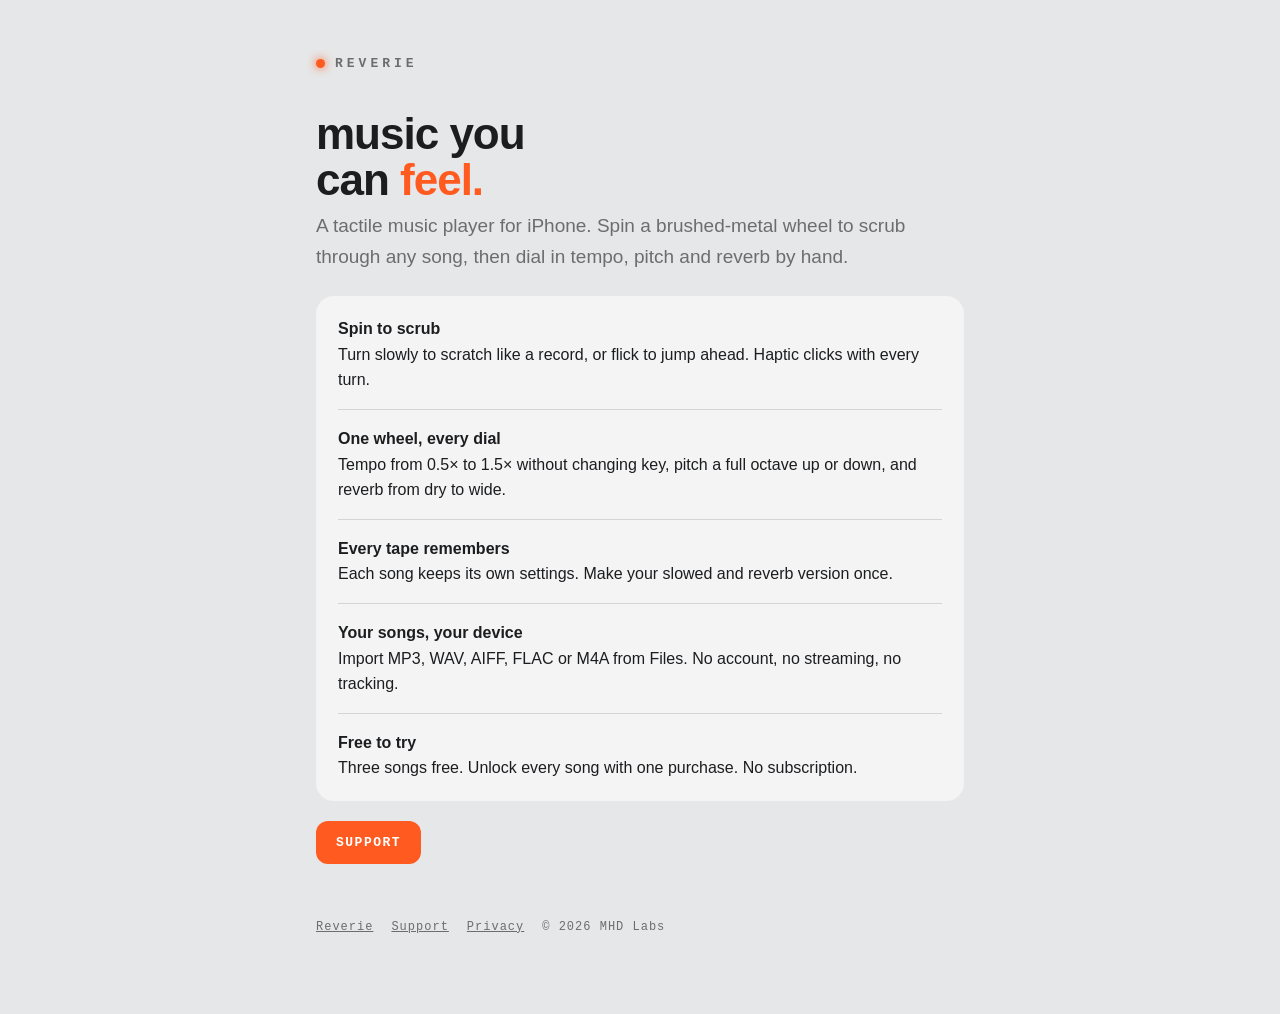
==== reverie/index.html @ e2fbaf2a "Add MHD Labs site with Reverie support and privacy pages Co-Authored-By: Claude Opus 5.5 <noreply@an" ====
<!doctype html><html lang="en"><head><meta charset="utf-8"><meta name="viewport" content="width=device-width,initial-scale=1"><link rel="stylesheet" href="/style.css"><title>Reverie</title><meta name="description" content="Reverie, music you can feel. A tactile music player for iPhone."></head><body><main>
<a class="brand" href="/"><i></i>Reverie</a>
<h1>music you<br>can <em>feel.</em></h1>
<p class="lede">A tactile music player for iPhone. Spin a brushed-metal wheel to scrub through any song, then dial in tempo, pitch and reverb by hand.</p>
<div class="card">
<div><b>Spin to scrub</b>Turn slowly to scratch like a record, or flick to jump ahead. Haptic clicks with every turn.</div>
<div><b>One wheel, every dial</b>Tempo from 0.5× to 1.5× without changing key, pitch a full octave up or down, and reverb from dry to wide.</div>
<div><b>Every tape remembers</b>Each song keeps its own settings. Make your slowed and reverb version once.</div>
<div><b>Your songs, your device</b>Import MP3, WAV, AIFF, FLAC or M4A from Files. No account, no streaming, no tracking.</div>
<div><b>Free to try</b>Three songs free. Unlock every song with one purchase. No subscription.</div>
</div>
<a class="btn" href="/reverie/support">SUPPORT</a>
<footer><a href="/reverie/">Reverie</a><a href="/reverie/support">Support</a><a href="/reverie/privacy">Privacy</a><span>© 2026 MHD Labs</span></footer></main></body></html>
---- style.css ----
:root{--bg:#E6E7E8;--card:#F4F4F5;--ink:#1C1D1F;--dim:#6B6D70;--line:#D3D4D6;--accent:#FF5A1F}
@media (prefers-color-scheme:dark){:root{--bg:#141516;--card:#1E1F21;--ink:#ECEDED;--dim:#8A8C8F;--line:#2E3033}}
*{box-sizing:border-box}
body{margin:0;background:var(--bg);color:var(--ink);font:16px/1.6 -apple-system,BlinkMacSystemFont,"Helvetica Neue",sans-serif}
main{max-width:680px;margin:0 auto;padding:56px 16px 80px}
.brand{font:600 13px ui-monospace,"SF Mono",Menlo,monospace;letter-spacing:4px;text-transform:uppercase;color:var(--dim);display:flex;align-items:center;gap:10px;text-decoration:none}
.brand i{width:9px;height:9px;border-radius:50%;background:var(--accent);box-shadow:0 0 10px var(--accent)}
h1{font-size:44px;line-height:1.05;letter-spacing:-1px;margin:40px 0 8px}
h1 em{font-style:normal;color:var(--accent)}
h2{font:600 12px ui-monospace,"SF Mono",Menlo,monospace;letter-spacing:2px;text-transform:uppercase;color:var(--dim);margin:40px 0 8px}
p,li{color:var(--ink)}
.lede{font-size:19px;color:var(--dim);margin-top:0}
.card{background:var(--card);border-radius:18px;padding:4px 22px;margin-top:24px}
.card>div{padding:16px 0;border-top:1px solid var(--line)}
.card>div:first-child{border-top:0}
.card b{display:block}
a{color:var(--accent)}
.meta,footer{font:12px ui-monospace,"SF Mono",Menlo,monospace;color:var(--dim);letter-spacing:1px}
footer{margin-top:56px;display:flex;gap:18px;flex-wrap:wrap}
footer a{color:var(--dim)}
.btn{display:inline-block;margin-top:20px;background:var(--accent);color:#fff;text-decoration:none;font:600 13px ui-monospace,"SF Mono",Menlo,monospace;letter-spacing:1.5px;padding:14px 20px;border-radius:12px}
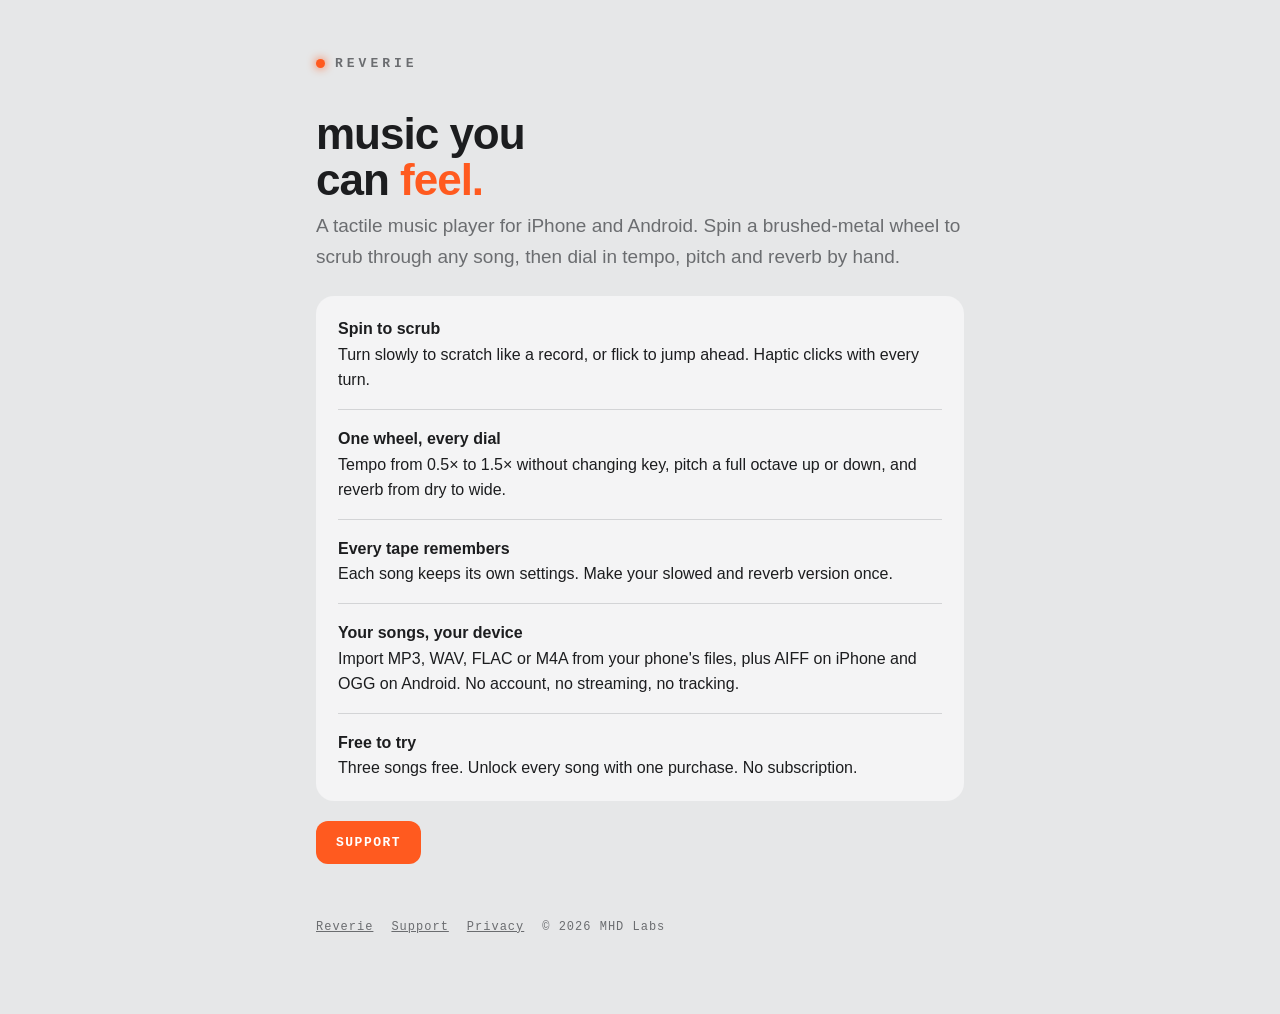
==== commit a96463b2: "Mention Reverie for Android across the site The home, Reverie, support and test-sounds pages now cov" ====
--- a/reverie/index.html
+++ b/reverie/index.html
@@ -1,12 +1,12 @@
-<!doctype html><html lang="en"><head><meta charset="utf-8"><meta name="viewport" content="width=device-width,initial-scale=1"><link rel="stylesheet" href="/style.css"><title>Reverie</title><meta name="description" content="Reverie, music you can feel. A tactile music player for iPhone."></head><body><main>
+<!doctype html><html lang="en"><head><meta charset="utf-8"><meta name="viewport" content="width=device-width,initial-scale=1"><link rel="stylesheet" href="/style.css"><title>Reverie</title><meta name="description" content="Reverie, music you can feel. A tactile music player for iPhone and Android."></head><body><main>
 <a class="brand" href="/"><i></i>Reverie</a>
 <h1>music you<br>can <em>feel.</em></h1>
-<p class="lede">A tactile music player for iPhone. Spin a brushed-metal wheel to scrub through any song, then dial in tempo, pitch and reverb by hand.</p>
+<p class="lede">A tactile music player for iPhone and Android. Spin a brushed-metal wheel to scrub through any song, then dial in tempo, pitch and reverb by hand.</p>
 <div class="card">
 <div><b>Spin to scrub</b>Turn slowly to scratch like a record, or flick to jump ahead. Haptic clicks with every turn.</div>
 <div><b>One wheel, every dial</b>Tempo from 0.5× to 1.5× without changing key, pitch a full octave up or down, and reverb from dry to wide.</div>
 <div><b>Every tape remembers</b>Each song keeps its own settings. Make your slowed and reverb version once.</div>
-<div><b>Your songs, your device</b>Import MP3, WAV, AIFF, FLAC or M4A from Files. No account, no streaming, no tracking.</div>
+<div><b>Your songs, your device</b>Import MP3, WAV, FLAC or M4A from your phone's files, plus AIFF on iPhone and OGG on Android. No account, no streaming, no tracking.</div>
 <div><b>Free to try</b>Three songs free. Unlock every song with one purchase. No subscription.</div>
 </div>
 <a class="btn" href="/reverie/support">SUPPORT</a>
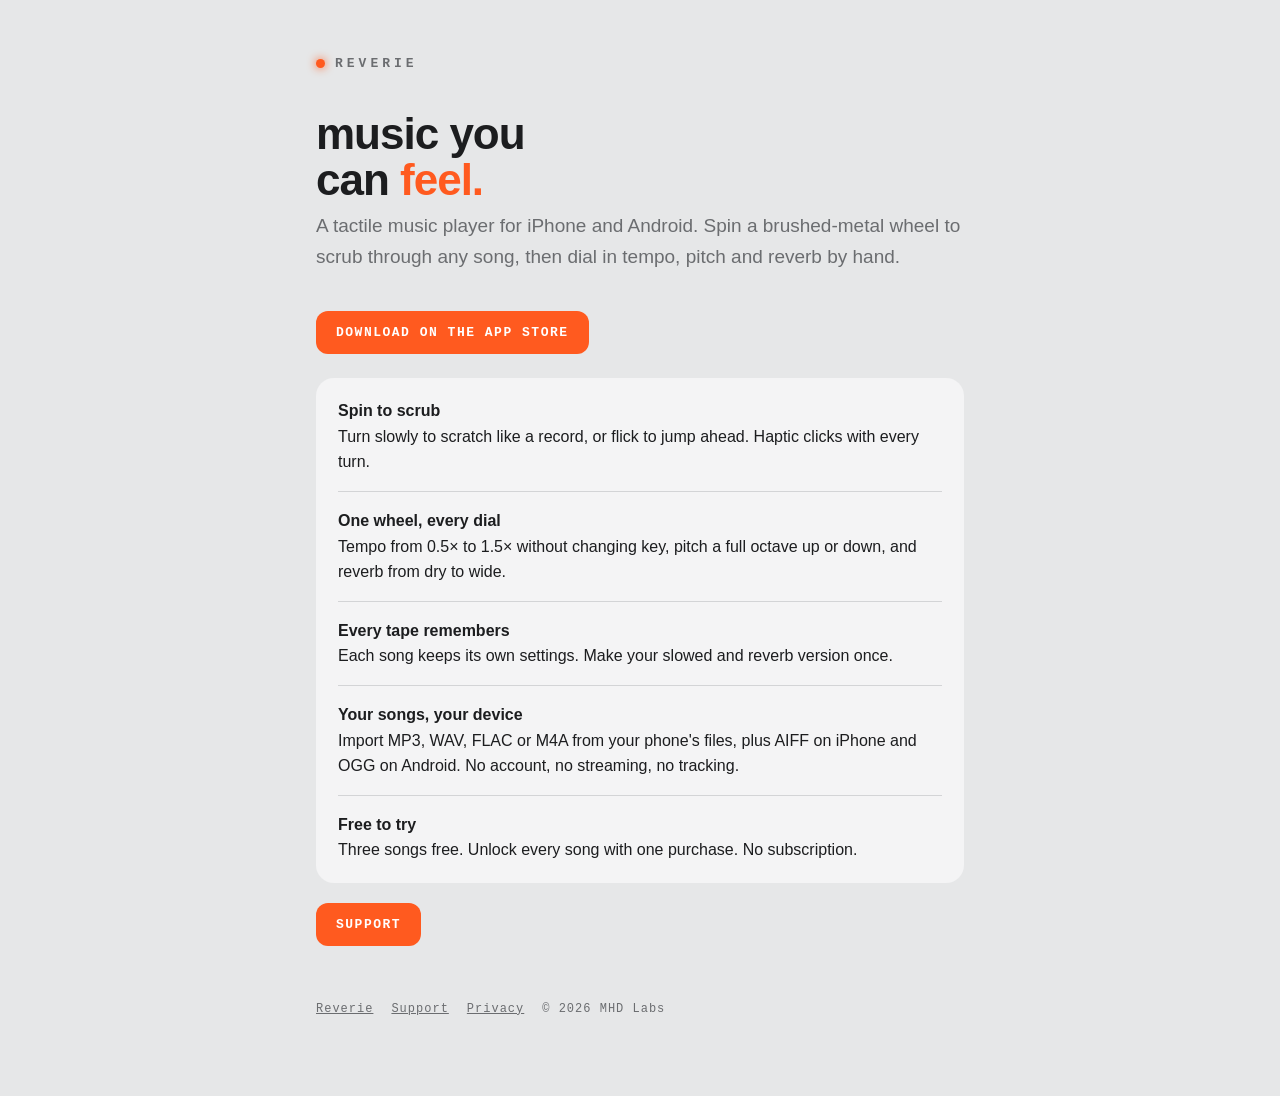
==== commit 5c590ae6: "Add App Store button to Reverie page and /reverie/get store redirect Co-Authored-By: Claude Opus 5.5" ====
--- a/reverie/index.html
+++ b/reverie/index.html
@@ -2,6 +2,7 @@
 <a class="brand" href="/"><i></i>Reverie</a>
 <h1>music you<br>can <em>feel.</em></h1>
 <p class="lede">A tactile music player for iPhone and Android. Spin a brushed-metal wheel to scrub through any song, then dial in tempo, pitch and reverb by hand.</p>
+<a class="btn" href="https://apps.apple.com/app/id6829723858">DOWNLOAD ON THE APP STORE</a>
 <div class="card">
 <div><b>Spin to scrub</b>Turn slowly to scratch like a record, or flick to jump ahead. Haptic clicks with every turn.</div>
 <div><b>One wheel, every dial</b>Tempo from 0.5× to 1.5× without changing key, pitch a full octave up or down, and reverb from dry to wide.</div>
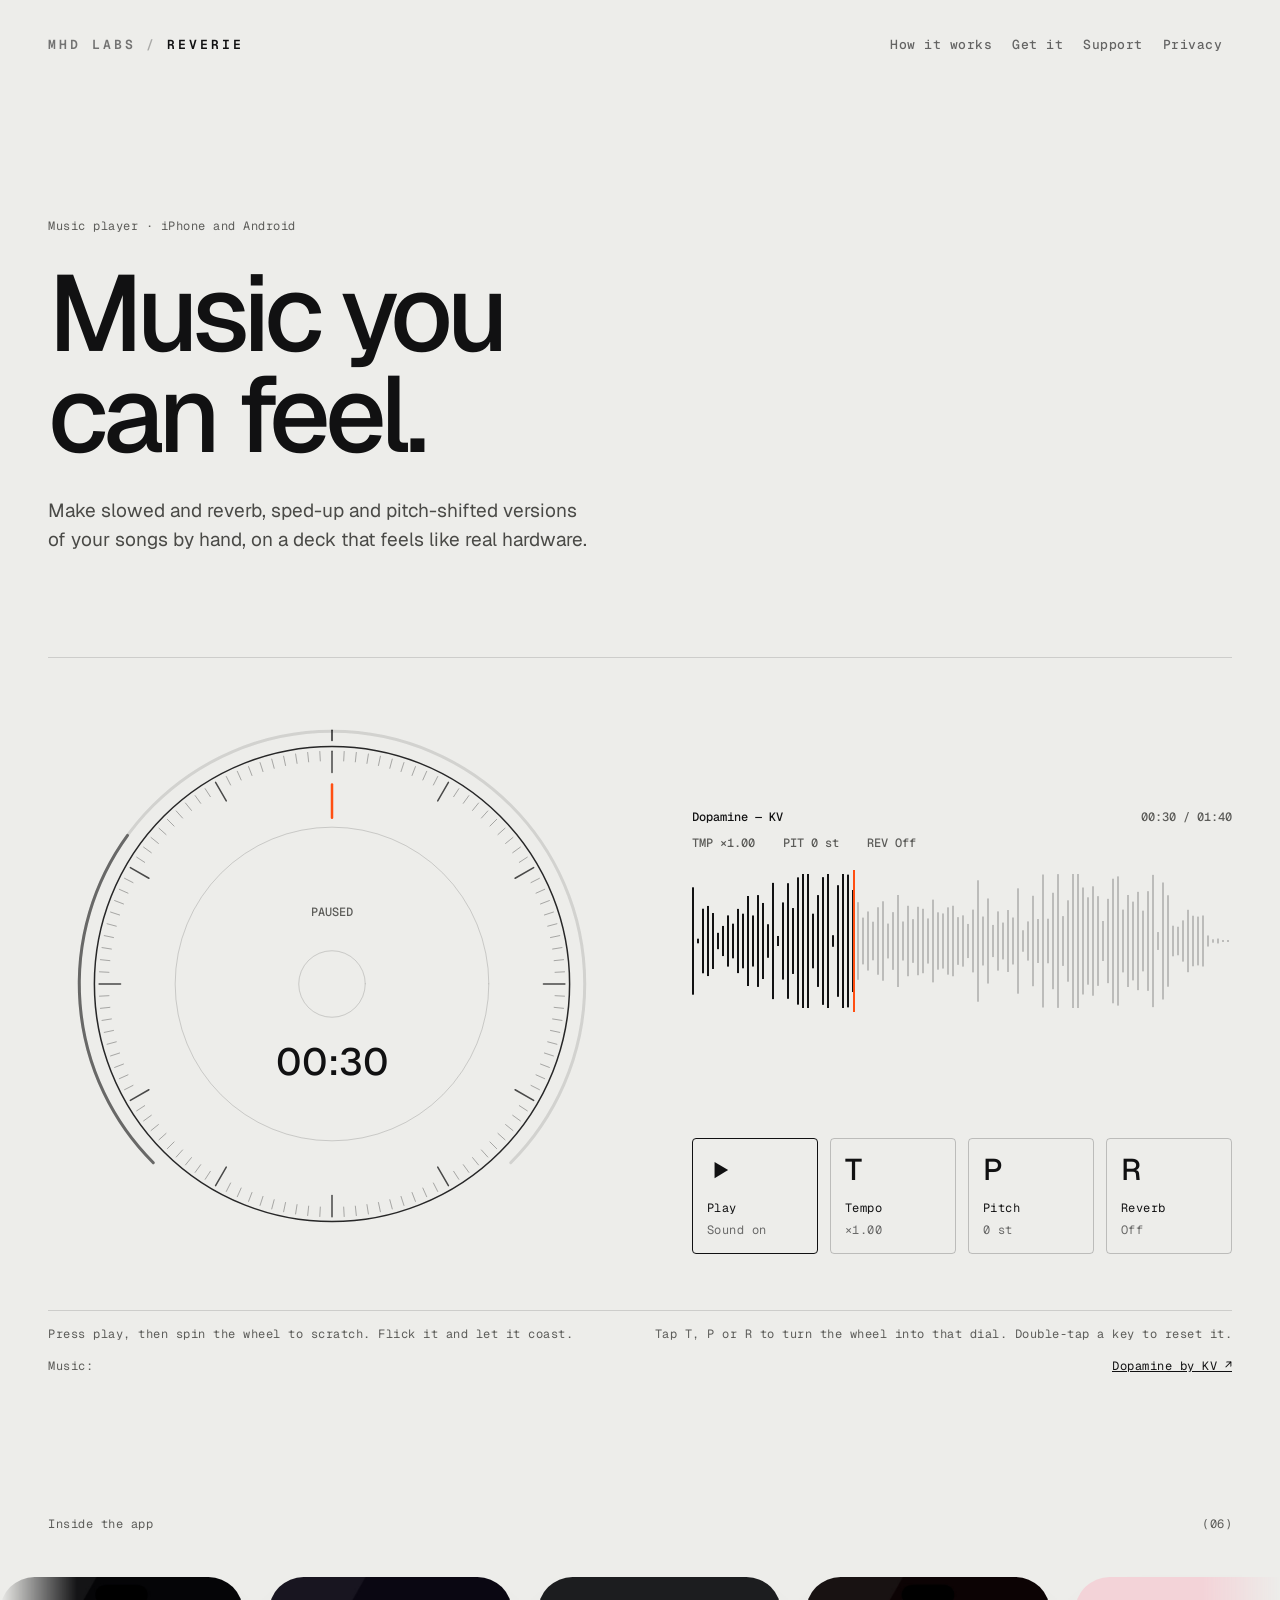
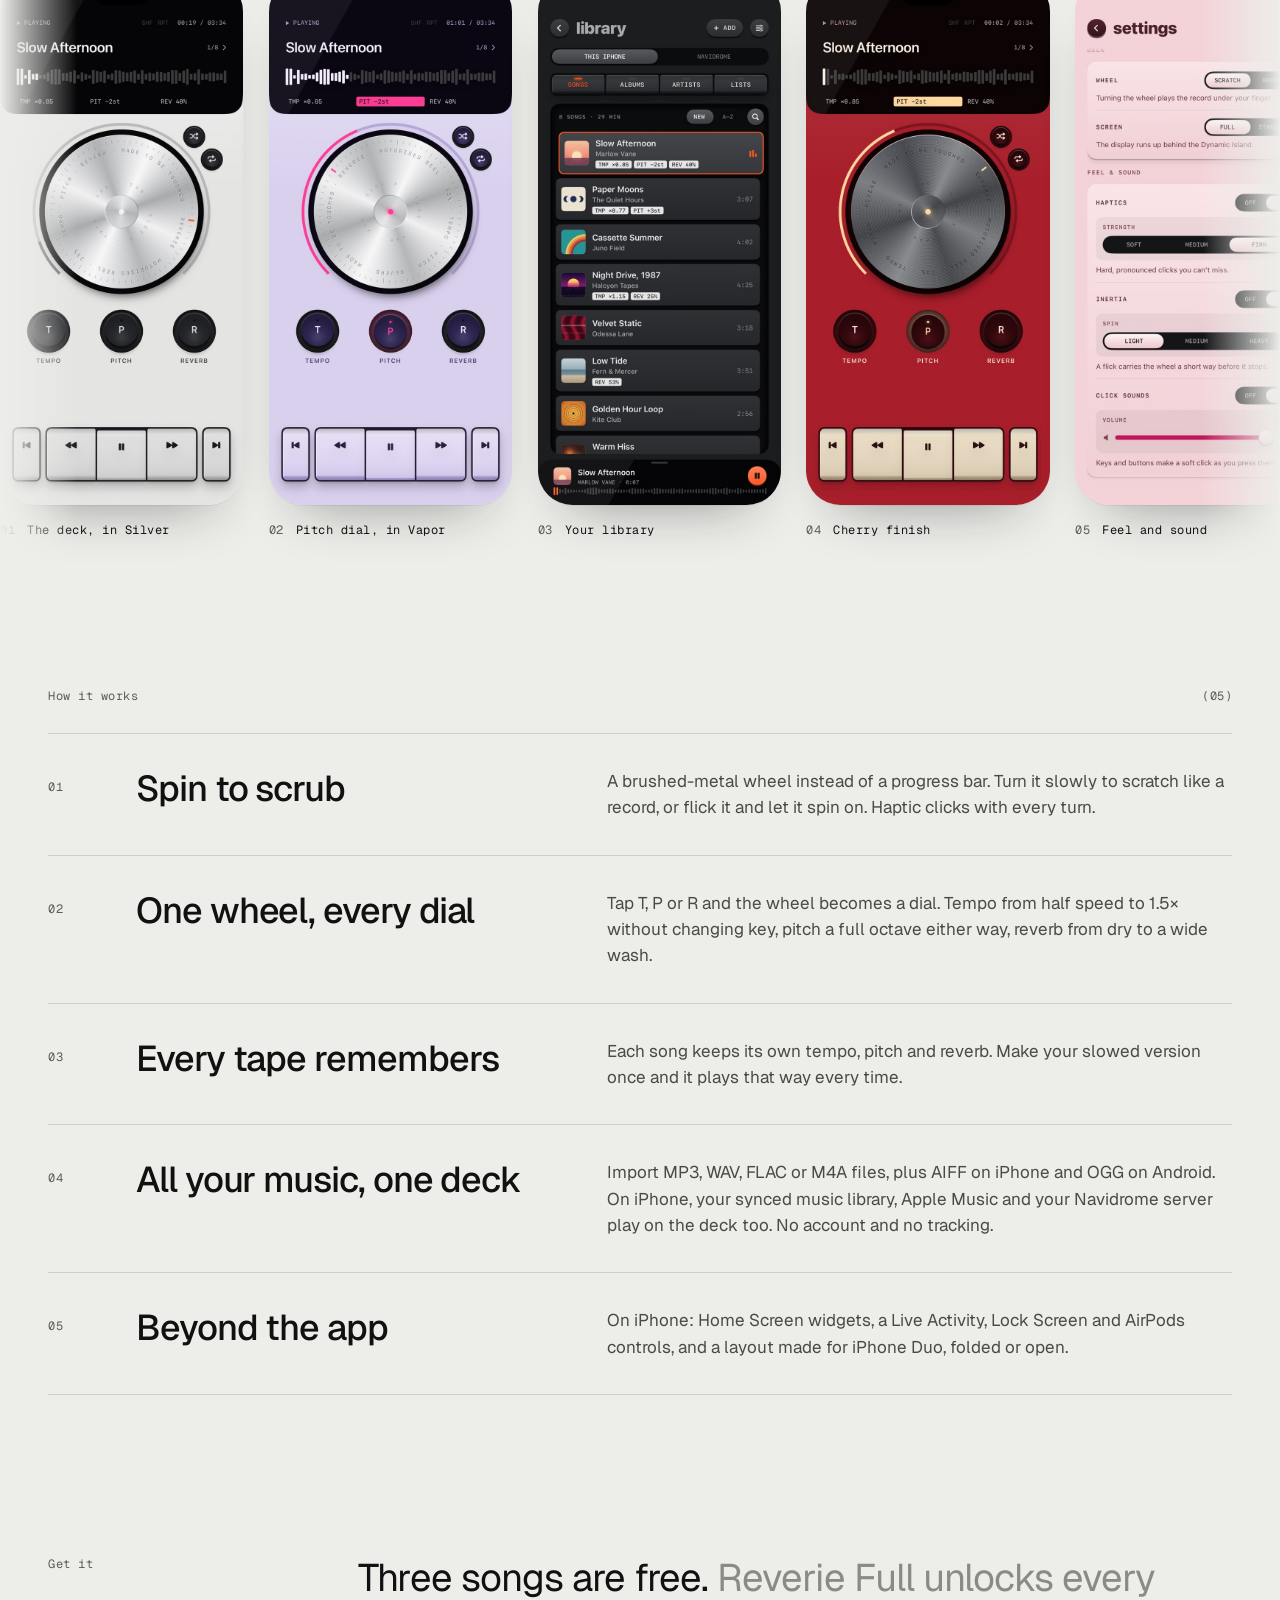
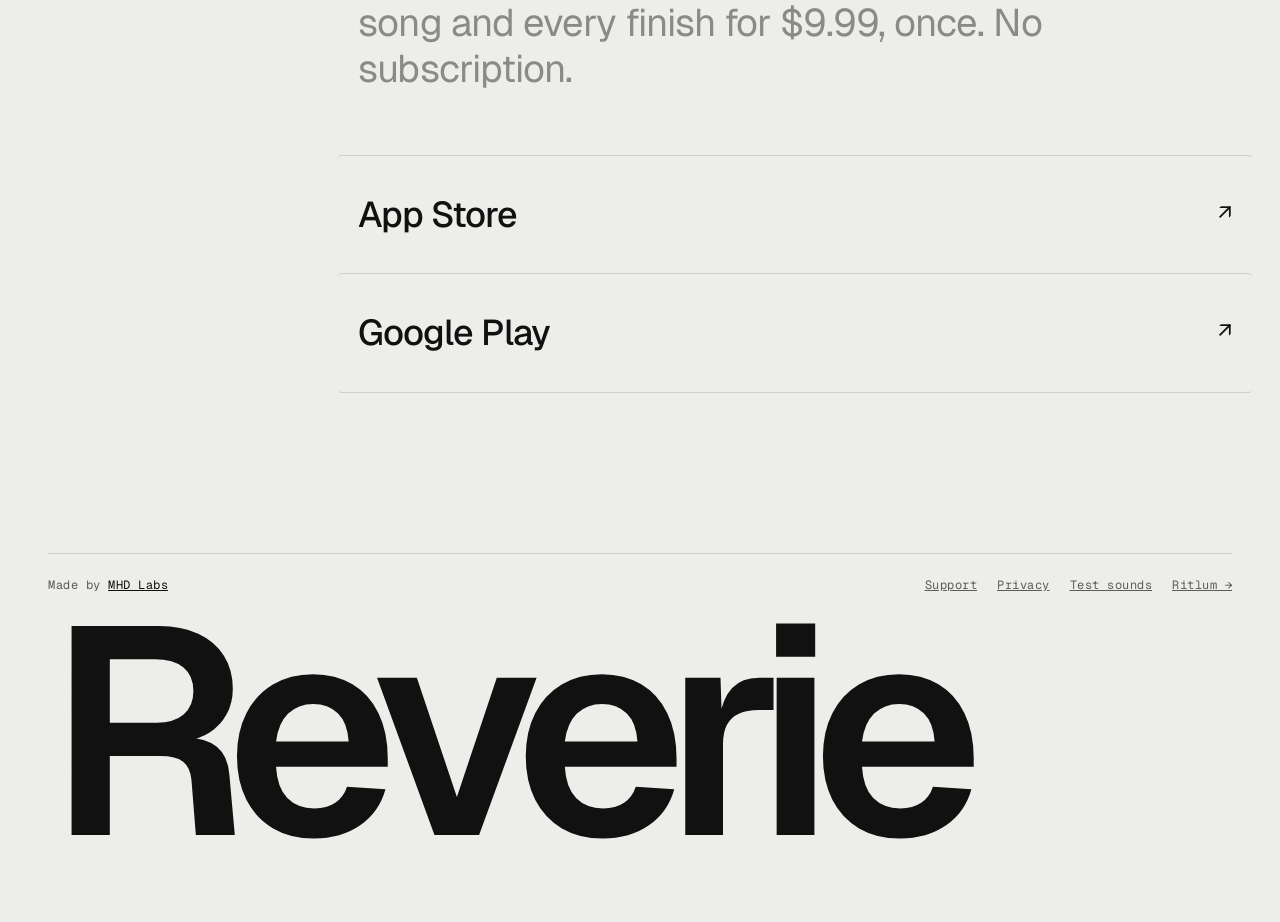
==== commit 4a0121eb: "Redesign the site with a studio landing page and pages for Reverie and Ritlum The landing page gets " ====
--- a/reverie/index.html
+++ b/reverie/index.html
@@ -1,14 +1,134 @@
-<!doctype html><html lang="en"><head><meta charset="utf-8"><meta name="viewport" content="width=device-width,initial-scale=1"><link rel="stylesheet" href="/style.css"><title>Reverie</title><meta name="description" content="Reverie, music you can feel. A tactile music player for iPhone and Android."></head><body><main>
-<a class="brand" href="/"><i></i>Reverie</a>
-<h1>music you<br>can <em>feel.</em></h1>
-<p class="lede">A tactile music player for iPhone and Android. Spin a brushed-metal wheel to scrub through any song, then dial in tempo, pitch and reverb by hand.</p>
-<a class="btn" href="https://apps.apple.com/app/id6829723858">DOWNLOAD ON THE APP STORE</a>
-<div class="card">
-<div><b>Spin to scrub</b>Turn slowly to scratch like a record, or flick to jump ahead. Haptic clicks with every turn.</div>
-<div><b>One wheel, every dial</b>Tempo from 0.5× to 1.5× without changing key, pitch a full octave up or down, and reverb from dry to wide.</div>
-<div><b>Every tape remembers</b>Each song keeps its own settings. Make your slowed and reverb version once.</div>
-<div><b>Your songs, your device</b>Import MP3, WAV, FLAC or M4A from your phone's files, plus AIFF on iPhone and OGG on Android. No account, no streaming, no tracking.</div>
-<div><b>Free to try</b>Three songs free. Unlock every song with one purchase. No subscription.</div>
-</div>
-<a class="btn" href="/reverie/support">SUPPORT</a>
-<footer><a href="/reverie/">Reverie</a><a href="/reverie/support">Support</a><a href="/reverie/privacy">Privacy</a><span>© 2026 MHD Labs</span></footer></main></body></html>
+<!doctype html>
+<html lang="en">
+<head>
+<meta charset="utf-8">
+<meta name="viewport" content="width=device-width,initial-scale=1">
+<title>Reverie</title>
+<meta name="description" content="Reverie, music you can feel. Make slowed and reverb, sped-up and pitch-shifted versions of your songs by hand, on iPhone and Android.">
+<link rel="preconnect" href="https://fonts.googleapis.com">
+<link rel="preconnect" href="https://fonts.gstatic.com" crossorigin>
+<link rel="stylesheet" href="https://fonts.googleapis.com/css2?family=Geist:wght@300..700&family=Geist+Mono:wght@400..600&display=swap">
+<link rel="stylesheet" href="/style.css">
+<script src="/site.js" defer></script>
+</head>
+<body>
+
+<header class="wrap top">
+  <div class="crumbs"><a class="up" href="/">MHD Labs</a><span class="sep">/</span><a href="/reverie/">Reverie</a></div>
+  <nav class="nav">
+    <a href="#how">How it works</a>
+    <a href="#get">Get it</a>
+    <a class="hide-sm" href="/reverie/support">Support</a>
+    <a class="hide-sm" href="/reverie/privacy">Privacy</a>
+  </nav>
+</header>
+
+<main>
+  <section class="wrap hero">
+    <p class="label fade">Music player · iPhone and Android</p>
+    <h1 class="display">
+      <span class="line"><span>Music you</span></span>
+      <span class="line"><span>can feel.</span></span>
+    </h1>
+    <p class="lede fade">Make slowed and reverb, sped-up and pitch-shifted versions of your songs by hand, on a deck that feels like real hardware.</p>
+  </section>
+
+  <section class="wrap instrument fade" data-deck data-track="/reverie/audio/dopamine-by-kv.mp3" data-duration="101">
+    <div class="deck">
+      <canvas class="tape" aria-hidden="true"></canvas>
+      <canvas class="wheel" data-draw="deck" tabindex="0" role="slider" aria-label="Wheel. Turn to scrub, or to set the selected dial. Space plays or pauses." aria-valuetext="Paused"></canvas>
+      <div class="keys" role="group" aria-label="Deck controls">
+        <button type="button" class="key play" data-play aria-pressed="false" aria-label="Play">
+          <span class="k" aria-hidden="true">
+            <svg class="i-play" viewBox="0 0 24 24" width="26" height="26"><path d="M7 4.5v15l12.5-7.5z" fill="currentColor"/></svg>
+            <svg class="i-pause" viewBox="0 0 24 24" width="26" height="26"><path d="M6.5 4.5h4v15h-4zM13.5 4.5h4v15h-4z" fill="currentColor"/></svg>
+          </span>
+          <span class="mono">Play</span><output class="mono">Sound on</output>
+        </button>
+        <button type="button" class="key" data-mode="tempo" aria-pressed="false"><span class="k">T</span><span class="mono">Tempo</span><output class="mono"></output></button>
+        <button type="button" class="key" data-mode="pitch" aria-pressed="false"><span class="k">P</span><span class="mono">Pitch</span><output class="mono"></output></button>
+        <button type="button" class="key" data-mode="reverb" aria-pressed="false"><span class="k">R</span><span class="mono">Reverb</span><output class="mono"></output></button>
+      </div>
+    </div>
+    <p class="hint mono"><span>Press play, then spin the wheel to scratch. Flick it and let it coast.</span><span>Tap T, P or R to turn the wheel into that dial. Double-tap a key to reset it.</span></p>
+    <p class="hint mono">Music: <a href="https://youtube.com/c/KVmusicprod" style="color: var(--ink)">Dopamine by KV ↗</a></p>
+  </section>
+
+  <section class="section">
+    <div class="wrap label label-row" style="margin-bottom: 36px"><span>Inside the app</span><span>(06)</span></div>
+    <div class="reel">
+      <ul class="strip">
+        <li><figure class="shot"><img src="/reverie/screens/deck-silver.jpg" alt="Reverie deck in the Silver finish, playing Slow Afternoon" width="660" height="1434" loading="lazy"><figcaption class="mono"><span>01</span><span>The deck, in Silver</span></figcaption></figure></li>
+        <li><figure class="shot"><img src="/reverie/screens/deck-vapor-p.jpg" alt="The wheel turned into the pitch dial, in the lilac Vapor finish" width="660" height="1434" loading="lazy"><figcaption class="mono"><span>02</span><span>Pitch dial, in Vapor</span></figcaption></figure></li>
+        <li><figure class="shot"><img src="/reverie/screens/library-graphite.jpg" alt="Library of songs, each tagged with its saved tempo, pitch and reverb" width="660" height="1434" loading="lazy"><figcaption class="mono"><span>03</span><span>Your library</span></figcaption></figure></li>
+        <li><figure class="shot"><img src="/reverie/screens/deck-cherry-p.jpg" alt="Reverie deck in the lacquer-red Cherry finish" width="660" height="1434" loading="lazy"><figcaption class="mono"><span>04</span><span>Cherry finish</span></figcaption></figure></li>
+        <li><figure class="shot"><img src="/reverie/screens/settings-feel-sakura.jpg" alt="Settings for wheel mode, haptic strength, inertia and click sounds" width="660" height="1434" loading="lazy"><figcaption class="mono"><span>05</span><span>Feel and sound</span></figcaption></figure></li>
+        <li><figure class="shot"><img src="/reverie/screens/deck-phosphor.jpg" alt="Reverie deck in the green Phosphor finish" width="660" height="1434" loading="lazy"><figcaption class="mono"><span>06</span><span>Phosphor finish</span></figcaption></figure></li>
+        <li aria-hidden="true"><figure class="shot"><img src="/reverie/screens/deck-silver.jpg" alt="" width="660" height="1434" loading="lazy"><figcaption class="mono"><span>01</span><span>The deck, in Silver</span></figcaption></figure></li>
+        <li aria-hidden="true"><figure class="shot"><img src="/reverie/screens/deck-vapor-p.jpg" alt="" width="660" height="1434" loading="lazy"><figcaption class="mono"><span>02</span><span>Pitch dial, in Vapor</span></figcaption></figure></li>
+        <li aria-hidden="true"><figure class="shot"><img src="/reverie/screens/library-graphite.jpg" alt="" width="660" height="1434" loading="lazy"><figcaption class="mono"><span>03</span><span>Your library</span></figcaption></figure></li>
+        <li aria-hidden="true"><figure class="shot"><img src="/reverie/screens/deck-cherry-p.jpg" alt="" width="660" height="1434" loading="lazy"><figcaption class="mono"><span>04</span><span>Cherry finish</span></figcaption></figure></li>
+        <li aria-hidden="true"><figure class="shot"><img src="/reverie/screens/settings-feel-sakura.jpg" alt="" width="660" height="1434" loading="lazy"><figcaption class="mono"><span>05</span><span>Feel and sound</span></figcaption></figure></li>
+        <li aria-hidden="true"><figure class="shot"><img src="/reverie/screens/deck-phosphor.jpg" alt="" width="660" height="1434" loading="lazy"><figcaption class="mono"><span>06</span><span>Phosphor finish</span></figcaption></figure></li>
+      </ul>
+    </div>
+  </section>
+
+  <section id="how" class="wrap" style="padding-top: 100px">
+    <div class="label label-row"><span>How it works</span><span>(05)</span></div>
+    <div>
+      <div class="feat">
+        <span class="num mono">01</span>
+        <h3>Spin to scrub</h3>
+        <p>A brushed-metal wheel instead of a progress bar. Turn it slowly to scratch like a record, or flick it and let it spin on. Haptic clicks with every turn.</p>
+      </div>
+      <div class="feat">
+        <span class="num mono">02</span>
+        <h3>One wheel, every dial</h3>
+        <p>Tap T, P or R and the wheel becomes a dial. Tempo from half speed to 1.5× without changing key, pitch a full octave either way, reverb from dry to a wide wash.</p>
+      </div>
+      <div class="feat">
+        <span class="num mono">03</span>
+        <h3>Every tape remembers</h3>
+        <p>Each song keeps its own tempo, pitch and reverb. Make your slowed version once and it plays that way every time.</p>
+      </div>
+      <div class="feat">
+        <span class="num mono">04</span>
+        <h3>All your music, one deck</h3>
+        <p>Import MP3, WAV, FLAC or M4A files, plus AIFF on iPhone and OGG on Android. On iPhone, your synced music library, Apple Music and your Navidrome server play on the deck too. No account and no tracking.</p>
+      </div>
+      <div class="feat">
+        <span class="num mono">05</span>
+        <h3>Beyond the app</h3>
+        <p>On iPhone: Home Screen widgets, a Live Activity, Lock Screen and AirPods controls, and a layout made for iPhone Duo, folded or open.</p>
+      </div>
+    </div>
+  </section>
+
+  <section id="get" class="wrap statement">
+    <span class="label">Get it</span>
+    <div class="body">
+      <p class="big">Three songs are free. <span class="soft">Reverie Full unlocks every song and every finish for $9.99, once. No subscription.</span></p>
+      <div class="go-list">
+        <a class="go" href="https://apps.apple.com/app/id6829723858"><span>App Store</span><span class="arrow" aria-hidden="true">↗</span></a>
+        <a class="go" href="https://play.google.com/store/apps/details?id=com.mhd3v.reverie"><span>Google Play</span><span class="arrow" aria-hidden="true">↗</span></a>
+      </div>
+    </div>
+  </section>
+</main>
+
+<footer class="wrap foot">
+  <div class="foot-bar mono">
+    <span>Made by <a href="/" style="color: var(--ink)">MHD Labs</a></span>
+    <div class="links">
+      <a href="/reverie/support">Support</a>
+      <a href="/reverie/privacy">Privacy</a>
+      <a href="/reverie/samples/">Test sounds</a>
+      <a href="/ritlum/">Ritlum →</a>
+    </div>
+  </div>
+  <div class="wordmark app" aria-hidden="true">Reverie</div>
+</footer>
+
+</body>
+</html>
--- a/style.css
+++ b/style.css
@@ -1,21 +1,135 @@
-:root{--bg:#E6E7E8;--card:#F4F4F5;--ink:#1C1D1F;--dim:#6B6D70;--line:#D3D4D6;--accent:#FF5A1F}
-@media (prefers-color-scheme:dark){:root{--bg:#141516;--card:#1E1F21;--ink:#ECEDED;--dim:#8A8C8F;--line:#2E3033}}
+:root{--bg:#EDEDEA;--ink:#111112;--ink-2:#4A4A47;--dim:#5C5C59;--faint:#8A8A86;--line:rgba(17,17,18,.14);--max:1360px;--pad:clamp(16px,4vw,48px);--ease:cubic-bezier(.2,.75,.1,1);--sans:Geist,-apple-system,BlinkMacSystemFont,"Helvetica Neue",sans-serif;--mono:"Geist Mono",ui-monospace,"SF Mono",Menlo,monospace}
 *{box-sizing:border-box}
-body{margin:0;background:var(--bg);color:var(--ink);font:16px/1.6 -apple-system,BlinkMacSystemFont,"Helvetica Neue",sans-serif}
-main{max-width:680px;margin:0 auto;padding:56px 16px 80px}
-.brand{font:600 13px ui-monospace,"SF Mono",Menlo,monospace;letter-spacing:4px;text-transform:uppercase;color:var(--dim);display:flex;align-items:center;gap:10px;text-decoration:none}
-.brand i{width:9px;height:9px;border-radius:50%;background:var(--accent);box-shadow:0 0 10px var(--accent)}
-h1{font-size:44px;line-height:1.05;letter-spacing:-1px;margin:40px 0 8px}
-h1 em{font-style:normal;color:var(--accent)}
-h2{font:600 12px ui-monospace,"SF Mono",Menlo,monospace;letter-spacing:2px;text-transform:uppercase;color:var(--dim);margin:40px 0 8px}
-p,li{color:var(--ink)}
-.lede{font-size:19px;color:var(--dim);margin-top:0}
-.card{background:var(--card);border-radius:18px;padding:4px 22px;margin-top:24px}
-.card>div{padding:16px 0;border-top:1px solid var(--line)}
-.card>div:first-child{border-top:0}
-.card b{display:block}
-a{color:var(--accent)}
-.meta,footer{font:12px ui-monospace,"SF Mono",Menlo,monospace;color:var(--dim);letter-spacing:1px}
-footer{margin-top:56px;display:flex;gap:18px;flex-wrap:wrap}
-footer a{color:var(--dim)}
-.btn{display:inline-block;margin-top:20px;background:var(--accent);color:#fff;text-decoration:none;font:600 13px ui-monospace,"SF Mono",Menlo,monospace;letter-spacing:1.5px;padding:14px 20px;border-radius:12px}
+html{-webkit-text-size-adjust:100%;scroll-behavior:smooth}
+body{margin:0;background:var(--bg);color:var(--ink);font:16px/1.6 var(--sans);overflow-x:hidden}
+a{color:var(--ink)}
+img{max-width:100%}
+:focus-visible{outline:2px solid var(--ink);outline-offset:3px}
+
+.wrap{max-width:var(--max);margin:0 auto;padding:0 var(--pad)}
+.mono,.label{font:12px/1.5 var(--mono);letter-spacing:.5px}
+.label{color:var(--dim)}
+.label-row{display:flex;justify-content:space-between;gap:12px;margin-bottom:28px}
+
+.top{display:flex;flex-wrap:wrap;align-items:center;justify-content:space-between;gap:12px;padding-top:24px;padding-bottom:24px}
+.crumbs{display:flex;gap:10px;font:600 13px var(--mono);letter-spacing:3px;text-transform:uppercase}
+.crumbs a,a.crumbs{text-decoration:none}
+.crumbs .up{opacity:.55}
+.crumbs .sep{opacity:.3}
+.nav{display:flex;flex-wrap:wrap;font:500 13px var(--mono);letter-spacing:.5px}
+.nav a{text-decoration:none;padding:12px 10px;opacity:.62;transition:opacity .2s}
+.nav a:hover{opacity:1}
+
+.display{margin:0;font-size:clamp(44px,8.4vw,132px);line-height:.94;letter-spacing:-.055em;font-weight:500}
+.line{display:block;overflow:hidden;padding-bottom:.08em;margin-bottom:-.08em}
+.line>span{display:inline-block;animation:rise 1.1s var(--ease) both}
+.line:nth-child(2)>span{animation-delay:.12s}
+.fade{animation:fade 1s var(--ease) .6s both}
+@keyframes rise{from{transform:translateY(110%)}to{transform:none}}
+@keyframes fade{from{opacity:0;transform:translateY(8px)}to{opacity:1;transform:none}}
+.lede{margin:32px 0 0;max-width:540px;font-size:19px;line-height:1.5;color:var(--ink-2)}
+.hero{padding-top:clamp(64px,10vw,140px)}
+.hero .label{margin:0 0 28px}
+
+.field-hero{position:relative;display:flex;flex-direction:column;justify-content:flex-end;min-height:clamp(620px,88vh,840px)}
+.field-hero>.wrap{position:relative;z-index:1;width:100%;pointer-events:none}
+.field{position:absolute;inset:0;-webkit-mask-image:linear-gradient(to bottom,transparent,#000 10%,#000 86%,transparent);mask-image:linear-gradient(to bottom,transparent,#000 10%,#000 86%,transparent)}
+.field canvas{position:absolute;inset:0;width:100%;height:100%;display:block;touch-action:pan-y;cursor:crosshair}
+.hero-meta{display:flex;flex-wrap:wrap;justify-content:space-between;gap:12px 16px;margin-top:40px;padding:18px 0 40px;border-top:1px solid var(--line);color:var(--dim)}
+
+.section{padding-top:140px}
+.row{display:grid;grid-template-columns:64px 136px minmax(0,1fr) minmax(0,1.3fr) 150px 32px;align-items:center;column-gap:24px;padding:34px 20px;margin:0 -20px;border-top:1px solid var(--line);text-decoration:none;border-radius:4px;transition:background .45s var(--ease),color .45s var(--ease)}
+.row:last-child{border-bottom:1px solid var(--line)}
+.row:hover{background:var(--ink);color:var(--bg)}
+.row .name{font-size:clamp(30px,3.4vw,44px);letter-spacing:-.035em;font-weight:500}
+.row .desc{font-size:17px;line-height:1.45}
+.row .dim{opacity:.58}
+.row canvas{display:block;width:112px;height:36px}
+.arrow{font-size:22px;text-align:right;transition:transform .45s var(--ease)}
+.row:hover .arrow{transform:translateX(6px)}
+
+.statement{display:flex;flex-wrap:wrap;gap:32px;padding-top:160px}
+.statement>.label{flex:1 1 200px}
+.statement>.body{flex:4 1 560px;min-width:0}
+.big{margin:0;font-size:clamp(26px,3vw,40px);line-height:1.18;letter-spacing:-.025em;font-weight:400}
+.big .soft{color:var(--faint)}
+
+.feat{display:grid;grid-template-columns:64px minmax(0,1fr) minmax(0,1.4fr);column-gap:24px;row-gap:8px;padding:34px 0;border-top:1px solid var(--line)}
+.feat:last-child{border-bottom:1px solid var(--line)}
+.feat .num{color:var(--dim);padding-top:10px}
+.feat h3{margin:0;font-size:clamp(26px,2.8vw,36px);letter-spacing:-.03em;font-weight:500;line-height:1.15}
+.feat p{margin:0;font-size:17px;line-height:1.55;color:var(--ink-2)}
+
+.go-list{margin-top:64px}
+.go{display:flex;justify-content:space-between;align-items:center;gap:16px;padding:30px 20px;margin:0 -20px;border-top:1px solid var(--line);text-decoration:none;border-radius:4px;transition:background .45s var(--ease),color .45s var(--ease)}
+.go:last-child{border-bottom:1px solid var(--line)}
+.go:hover{background:var(--ink);color:var(--bg)}
+.go span:first-child{font-size:clamp(26px,2.8vw,36px);letter-spacing:-.03em;font-weight:500}
+.go:hover .arrow{transform:translate(4px,-4px)}
+
+.instrument{padding-top:clamp(56px,8vw,104px)}
+.instrument .frame{border-top:1px solid var(--line);border-bottom:1px solid var(--line)}
+.instrument canvas{display:block;width:100%}
+.habits{height:300px;margin:20px 0}
+.deck{display:grid;grid-template-columns:minmax(0,1.05fr) minmax(0,1fr);grid-template-areas:"wheel tape" "wheel keys";align-items:end;column-gap:clamp(32px,6vw,96px);row-gap:28px;padding:clamp(32px,5vw,56px) 0;border-top:1px solid var(--line);border-bottom:1px solid var(--line)}
+.deck .wheel{grid-area:wheel;align-self:center;justify-self:center;width:100%;max-width:540px;aspect-ratio:1;touch-action:none;cursor:grab}
+.deck .wheel:active{cursor:grabbing}
+.deck .tape{grid-area:tape;height:200px}
+.keys{grid-area:keys;display:grid;grid-template-columns:repeat(4,minmax(0,1fr));gap:12px}
+.key.play .k{height:30px;display:flex;align-items:center}
+.key.play .i-pause,.key.play[aria-pressed="true"] .i-play{display:none}
+.key.play[aria-pressed="true"] .i-pause{display:block}
+.key.play[aria-pressed="false"]{border-color:var(--ink)}
+.key{appearance:none;display:flex;flex-direction:column;align-items:flex-start;gap:4px;min-width:0;padding:16px 14px 14px;border:1px solid rgba(17,17,18,.22);border-radius:4px;background:transparent;color:var(--ink);font:inherit;text-align:left;cursor:pointer;transition:background .3s var(--ease),color .3s var(--ease),border-color .3s var(--ease)}
+.key:hover{border-color:var(--ink)}
+.key .k{font-size:30px;line-height:1;font-weight:500;letter-spacing:-.02em;margin-bottom:10px}
+.key output{opacity:.6}
+.key[aria-pressed="true"]{background:var(--ink);color:var(--bg);border-color:var(--ink)}
+.hint{display:flex;flex-wrap:wrap;justify-content:space-between;gap:12px;margin:14px 0 0;color:var(--dim)}
+
+.reel{overflow:hidden;padding:8px 0 48px;-webkit-mask-image:linear-gradient(to right,transparent,#000 6%,#000 94%,transparent);mask-image:linear-gradient(to right,transparent,#000 6%,#000 94%,transparent)}
+.strip{display:flex;width:max-content;margin:0;padding:0;list-style:none;animation:drift 80s linear infinite}
+.reel:hover .strip{animation-play-state:paused}
+@keyframes drift{from{transform:translateX(0)}to{transform:translateX(-50%)}}
+.shot{flex:none;width:clamp(200px,21vw,280px);margin:0;padding-right:clamp(16px,2vw,28px);display:flex;flex-direction:column;gap:16px}
+.shot img{display:block;width:100%;height:auto;border-radius:clamp(26px,2.7vw,38px);box-shadow:0 1px 0 rgba(17,17,18,.06),0 28px 56px -32px rgba(17,17,18,.45);transition:transform .6s var(--ease)}
+.shot:hover img{transform:translateY(-8px)}
+.shot figcaption{display:flex;gap:12px;color:var(--dim)}
+.shot figcaption span:last-child{color:var(--ink)}
+
+.foot{padding-top:160px}
+.foot-bar{display:flex;flex-wrap:wrap;justify-content:space-between;gap:16px;padding:22px 0;border-top:1px solid var(--line);color:var(--dim)}
+.foot-bar a{color:var(--dim)}
+.foot-bar .links{display:flex;flex-wrap:wrap;gap:20px}
+.wordmark{font-size:clamp(84px,19.5vw,280px);line-height:.78;letter-spacing:-.07em;font-weight:600;white-space:nowrap;margin-bottom:-.06em;user-select:none}
+.wordmark.app{font-size:clamp(96px,23vw,330px)}
+
+main.doc{max-width:760px;margin:0 auto;padding:0 var(--pad) 80px}
+main.doc .top{padding-left:0;padding-right:0}
+main.doc h1{margin:clamp(48px,8vw,96px) 0 12px;font-size:clamp(44px,7vw,80px);line-height:.96;letter-spacing:-.05em;font-weight:500}
+main.doc h1 em{font-style:normal}
+main.doc h2{margin:56px 0 12px;font:500 12px var(--mono);letter-spacing:.5px;color:var(--dim)}
+main.doc p,main.doc li{color:var(--ink-2)}
+main.doc .lede{margin-top:16px}
+.meta{font:12px/1.6 var(--mono);letter-spacing:.5px;color:var(--dim)}
+.card{border-top:1px solid var(--line);margin-top:16px}
+.card>div{padding:20px 0;border-bottom:1px solid var(--line);color:var(--ink-2)}
+.card b{display:block;color:var(--ink);font-weight:500;margin-bottom:4px}
+.btn{display:inline-flex;align-items:center;min-height:48px;margin-top:24px;padding:0 22px;border-radius:4px;background:var(--ink);color:var(--bg);text-decoration:none;font:500 13px var(--mono);letter-spacing:.5px}
+main.doc footer{display:flex;flex-wrap:wrap;gap:20px;margin-top:80px;padding-top:22px;border-top:1px solid var(--line);font:12px var(--mono);letter-spacing:.5px;color:var(--dim)}
+main.doc footer a{color:var(--dim)}
+
+@media (max-width:600px){.nav .hide-sm{display:none}}
+@media (max-width:860px){
+  .deck{grid-template-columns:minmax(0,1fr);grid-template-areas:"tape" "wheel" "keys";align-items:stretch}
+  .deck .wheel{max-width:min(100%,420px)}
+  .deck .tape{height:150px}
+  .row{grid-template-columns:40px minmax(0,1fr) 32px;row-gap:10px}
+  .row .hide-sm{display:none}
+  .feat{grid-template-columns:40px minmax(0,1fr)}
+  .feat p{grid-column:2}
+}
+@media (prefers-reduced-motion:reduce){
+  .line>span,.fade,.strip{animation:none}
+  .reel{overflow-x:auto}
+}
